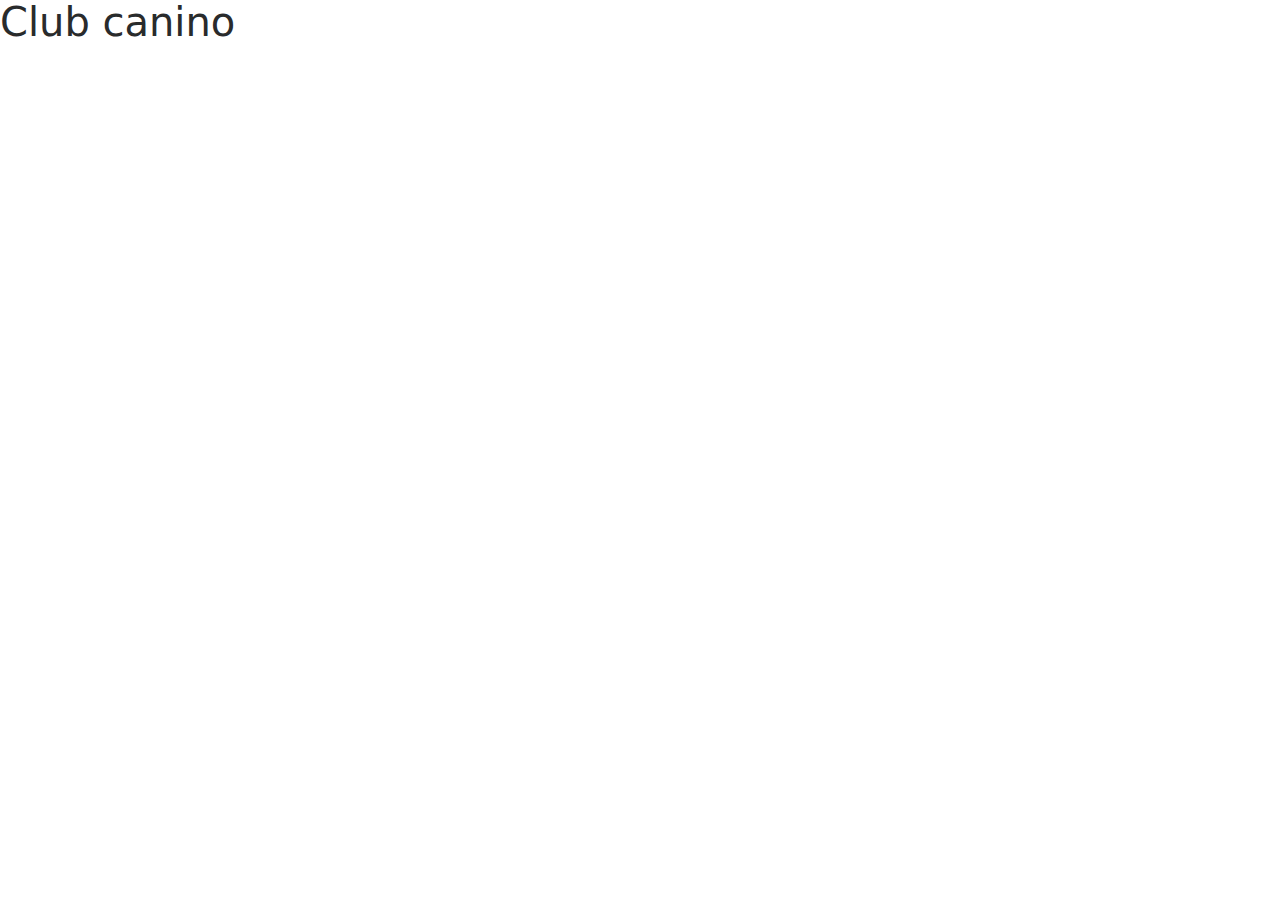
==== index.html @ 34cb681c "inicializa proyecto" ====
<!DOCTYPE html>
<html>

<head>
  <meta charset="utf-8">
  <meta name="viewport" content="width=device-width, initial-scale=1, maximum-scale=1">
  <meta http-equiv="X-UA-Compatible" content="ie=edge">
  <title>Club Canino Puno</title>
   <link rel="stylesheet" href="vendors/bootstrap/css/bootstrap.css">
  <link rel="stylesheet" href="css/main.css">
  <link href="https://fonts.googleapis.com/css?family=Josefin+Sans:700|Raleway" rel="stylesheet">
  <link rel="stylesheet" href="https://maxcdn.bootstrapcdn.com/font-awesome/4.7.0/css/font-awesome.min.css">
</head>

<body>
  <h1 class="">Club canino</h1>
  <script src="https://ajax.googleapis.com/ajax/libs/jquery/3.2.1/jquery.min.js"></script>
  <script type="text/javascript" src="vendors/bootstrap/js/bootstrap.min.js"></script>
  <script type="text/javascript" src="./js/app.js"></script>
</body>



</html>
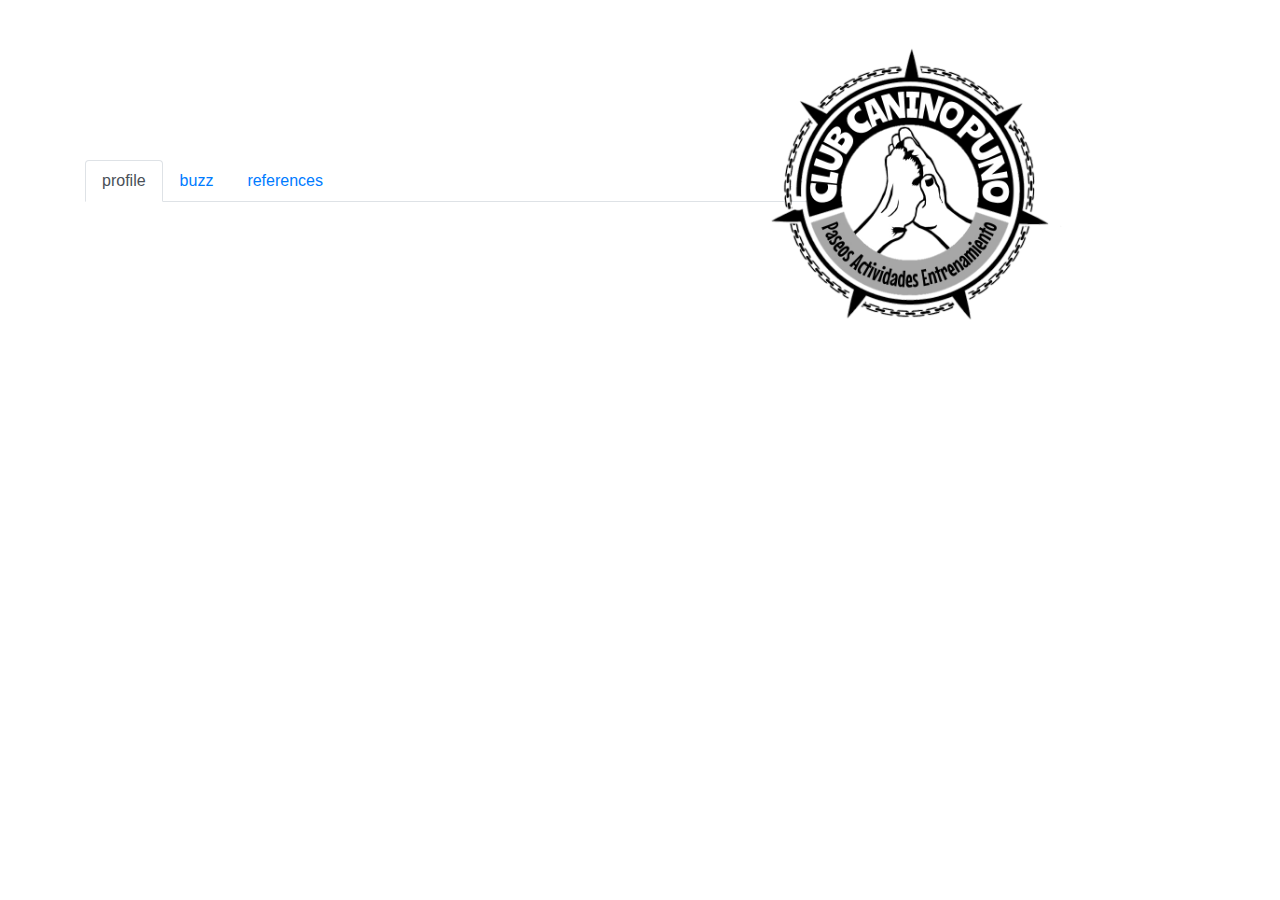
==== commit 89470496: "añade header" ====
--- a/index.html
+++ b/index.html
@@ -13,8 +13,63 @@
 </head>
 
 <body>
-  <h1 class="">Club canino</h1>
+  <header class="container">
+    <div class="d-none d-block d-sm-block d-md-block d-lg-none">
+      <nav class="navmovile hidden-lg-up">
+          <div class="col-5 logo-nav">
+            <img src="assets/images/logo.png" class="img-fluid" alt="Logo">
+          </div>
+          <button class="col-2 offset-4 navbar-toggler" data-toggle="collapse" data-target="#navbar" aria-controls="navbarTogglerDemo02" aria-expanded="false" aria-label="Toggle navigation">
+            <i class="fa fa-bars" aria-hidden="true"></i>
+          </button>
+
+          <div class="collapse navbar-collapse" id="navbar">
+            <ul class="navbar-nav mr-auto mt-2 mt-lg-0">
+              <li class="nav-item active">
+                <a class="nav-link" href="#">Home</a>
+              </li>
+              <li class="nav-item">
+                <a class="nav-link" href="#">Link</a>
+              </li>
+              <li class="nav-item">
+                <a class="nav-link disabled" href="#">Disabled</a>
+              </li>
+            </ul>
+            <form class="form-inline my-2 my-lg-0">
+              <input class="form-control mr-sm-2" type="search" placeholder="Search">
+              <button class="btn btn-outline-success my-2 my-sm-0" type="submit">Search</button>
+            </form>
+          </div>
+        </nav>
+    </div>
+  </header>
+  <section class="container">
+    <ul class="col-lg-8 nav nav-tabs navdesktop" role="tablist">
+      <li class="nav-item">
+        <a class="nav-link active" href="#profile" role="tab" data-toggle="tab">profile</a>
+      </li>
+      <li class="nav-item">
+        <a class="nav-link" href="#buzz" role="tab" data-toggle="tab">buzz</a>
+      </li>
+      <li class="nav-item">
+        <a class="nav-link" href="#references" role="tab" data-toggle="tab">references</a>
+      </li>
+    </ul>
+    <div class="logo-lg">
+      <img src="assets/images/logo.png" class="img-fluid" alt="Logo">
+    </div>
+<!-- Tab panes -->
+<div class="tab-content">
+  <div role="tabpanel" class="tab-pane" id="profile">
+    <h1 class="">Club canino</h1>
+  </div>
+  <div role="tabpanel" class="tab-pane fade" id="buzz">about</div>
+  <div role="tabpanel" class="tab-pane fade" id="references">ccc</div>
+</div>
+  </section>
+
   <script src="https://ajax.googleapis.com/ajax/libs/jquery/3.2.1/jquery.min.js"></script>
+  <script src="https://cdnjs.cloudflare.com/ajax/libs/popper.js/1.12.9/umd/popper.min.js" integrity="sha384-ApNbgh9B+Y1QKtv3Rn7W3mgPxhU9K/ScQsAP7hUibX39j7fakFPskvXusvfa0b4Q" crossorigin="anonymous"></script>
   <script type="text/javascript" src="vendors/bootstrap/js/bootstrap.min.js"></script>
   <script type="text/javascript" src="./js/app.js"></script>
 </body>
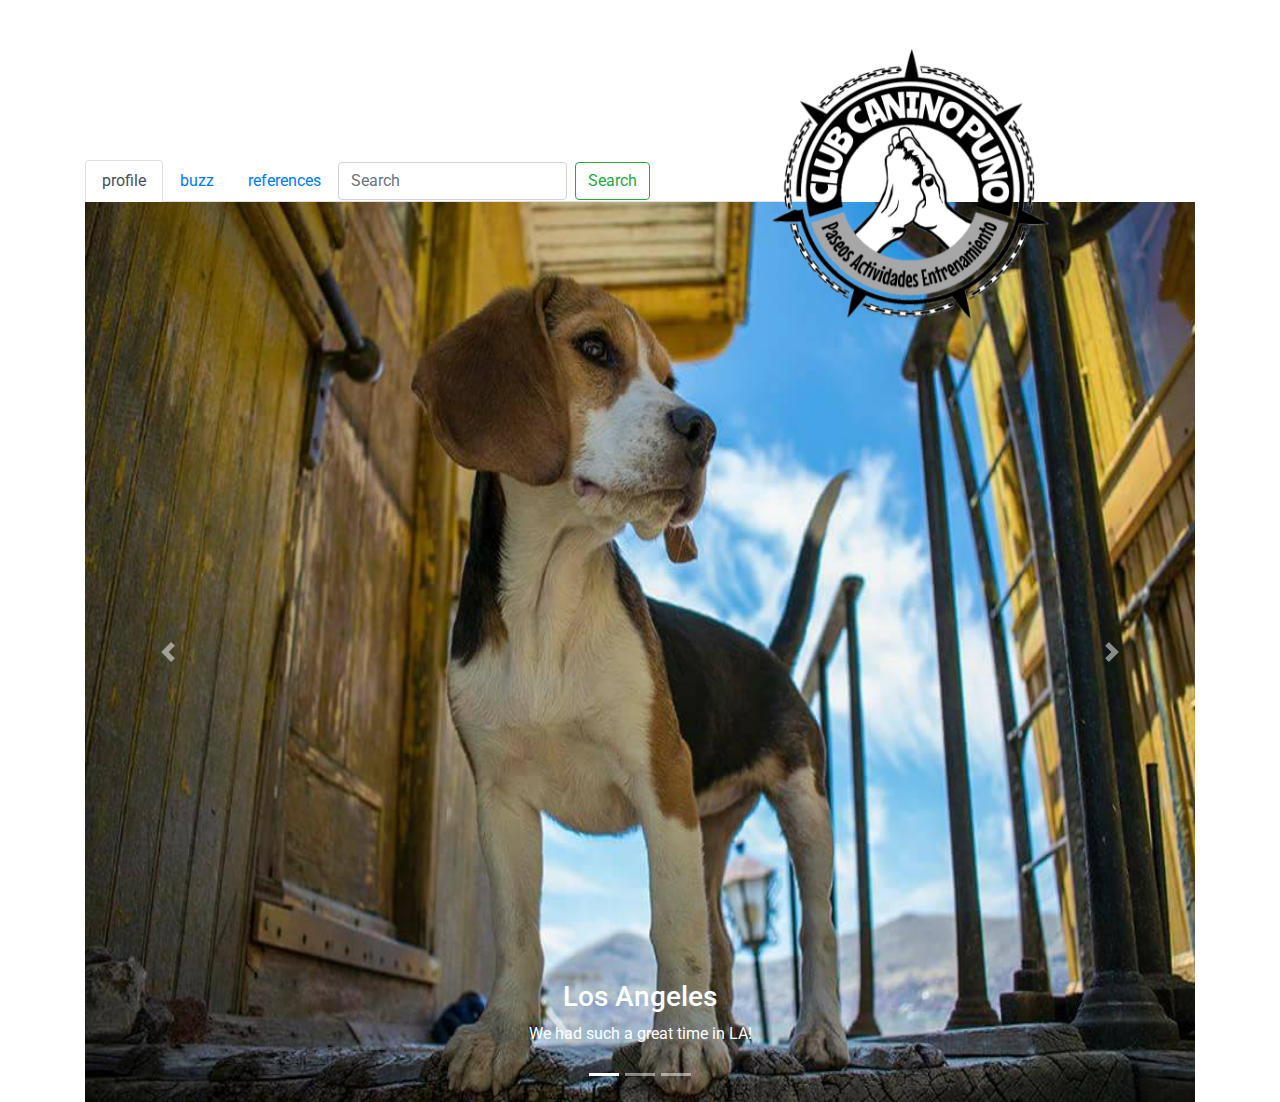
==== commit 96d74508: "Header movil y desktop" ====
--- a/index.html
+++ b/index.html
@@ -6,9 +6,9 @@
   <meta name="viewport" content="width=device-width, initial-scale=1, maximum-scale=1">
   <meta http-equiv="X-UA-Compatible" content="ie=edge">
   <title>Club Canino Puno</title>
-   <link rel="stylesheet" href="vendors/bootstrap/css/bootstrap.css">
+  <link rel="stylesheet" href="vendors/bootstrap/css/bootstrap.css">
   <link rel="stylesheet" href="css/main.css">
-  <link href="https://fonts.googleapis.com/css?family=Josefin+Sans:700|Raleway" rel="stylesheet">
+  <link href="https://fonts.googleapis.com/css?family=Montserrat|Roboto" rel="stylesheet">
   <link rel="stylesheet" href="https://maxcdn.bootstrapcdn.com/font-awesome/4.7.0/css/font-awesome.min.css">
 </head>
 
@@ -16,34 +16,34 @@
   <header class="container">
     <div class="d-none d-block d-sm-block d-md-block d-lg-none">
       <nav class="navmovile hidden-lg-up">
-          <div class="col-5 logo-nav">
-            <img src="assets/images/logo.png" class="img-fluid" alt="Logo">
-          </div>
-          <button class="col-2 offset-4 navbar-toggler" data-toggle="collapse" data-target="#navbar" aria-controls="navbarTogglerDemo02" aria-expanded="false" aria-label="Toggle navigation">
+        <div class="col-5 logo-nav">
+          <img src="assets/images/logo.png" class="img-fluid" alt="Logo">
+        </div>
+        <button class="col-2 offset-4 navbar-toggler" data-toggle="collapse" data-target="#navbar" aria-controls="navbarTogglerDemo02" aria-expanded="false" aria-label="Toggle navigation">
             <i class="fa fa-bars" aria-hidden="true"></i>
           </button>
 
-          <div class="collapse navbar-collapse" id="navbar">
-            <ul class="navbar-nav mr-auto mt-2 mt-lg-0">
-              <li class="nav-item active">
-                <a class="nav-link" href="#">Home</a>
-              </li>
-              <li class="nav-item">
-                <a class="nav-link" href="#">Link</a>
-              </li>
-              <li class="nav-item">
-                <a class="nav-link disabled" href="#">Disabled</a>
-              </li>
-            </ul>
-            <form class="form-inline my-2 my-lg-0">
-              <input class="form-control mr-sm-2" type="search" placeholder="Search">
-              <button class="btn btn-outline-success my-2 my-sm-0" type="submit">Search</button>
-            </form>
-          </div>
-        </nav>
+        <div class="collapse navbar-collapse" id="navbar">
+          <ul class="navbar-nav mr-auto mt-2 mt-lg-0">
+            <li class="nav-item active">
+              <a class="nav-link active" href="#profile" role="tab" data-toggle="tab"><i class="fa fa-home" aria-hidden="true"></i>Inicio</a>
+            </li>
+            <li class="nav-item">
+              <a class="nav-link" href="#buzz" role="tab" data-toggle="tab">buzz</a>
+            </li>
+            <li class="nav-item">
+              <a class="nav-link" href="#references" role="tab" data-toggle="tab">references</a>
+            </li>
+          </ul>
+          <form class="form-inline my-2 my-lg-0">
+            <input class="form-control mr-sm-2" type="search" placeholder="Search">
+            <button class="btn btn-outline-success my-2 my-sm-0" type="submit">Search</button>
+          </form>
+        </div>
+      </nav>
     </div>
   </header>
-  <section class="container">
+  <section class="container d-none d-lg-block d-xl-block">
     <ul class="col-lg-8 nav nav-tabs navdesktop" role="tablist">
       <li class="nav-item">
         <a class="nav-link active" href="#profile" role="tab" data-toggle="tab">profile</a>
@@ -54,22 +54,76 @@
       <li class="nav-item">
         <a class="nav-link" href="#references" role="tab" data-toggle="tab">references</a>
       </li>
+      <form class="form-inline my-2 my-lg-0">
+        <input class="form-control mr-sm-2" type="search" placeholder="Search">
+        <button class="btn btn-outline-success my-2 my-sm-0" type="submit">Search</button>
+      </form>
     </ul>
     <div class="logo-lg">
       <img src="assets/images/logo.png" class="img-fluid" alt="Logo">
     </div>
-<!-- Tab panes -->
-<div class="tab-content">
-  <div role="tabpanel" class="tab-pane" id="profile">
-    <h1 class="">Club canino</h1>
+  </section>
+  <!-- Tab panes -->
+  <div class="tab-content">
+    <div role="tabpanel" class="tab-pane in active" id="profile">
+      <section class="container">
+        <div id="demo" class="carousel slide" data-ride="carousel">
+          <ul class="carousel-indicators">
+            <li data-target="#demo" data-slide-to="0" class="active"></li>
+            <li data-target="#demo" data-slide-to="1"></li>
+            <li data-target="#demo" data-slide-to="2"></li>
+          </ul>
+          <div class="carousel-inner">
+            <div class="carousel-item active">
+              <img src="assets/images/dog6.jpg" alt="dog6" width="1100" height="200">
+              <div class="carousel-caption">
+                <h3>Los Angeles</h3>
+                <p>We had such a great time in LA!</p>
+              </div>
+            </div>
+            <div class="carousel-item">
+              <img src="assets/images/dog7.jpg" alt="dog7" width="1100" height="200">
+              <div class="carousel-caption">
+                <h3>Chicago</h3>
+                <p>Thank you, Chicago!</p>
+              </div>
+            </div>
+            <div class="carousel-item">
+              <img src="assets/images/dog9.jpg" alt="dog9" width="1100" height="200">
+              <div class="carousel-caption">
+                <h3>New York</h3>
+                <p>We love the Big Apple!</p>
+              </div>
+            </div>
+          </div>
+          <a class="carousel-control-prev" href="#demo" data-slide="prev">
+          <span class="carousel-control-prev-icon"></span>
+        </a>
+          <a class="carousel-control-next" href="#demo" data-slide="next">
+          <span class="carousel-control-next-icon"></span>
+        </a>
+        </div>
+      </section>
+    </div>
+    <div role="tabpanel" class="tab-pane fade" id="buzz">
+      <p>Lorem ipsum dolor sit amet, consectetur adipisicing elit, sed do eiusmod
+      tempor incididunt ut labore et dolore magna aliqua. Ut enim ad minim veniam,
+      quis nostrud exercitation ullamco laboris nisi ut aliquip ex ea commodo
+      consequat. Duis aute irure dolor in reprehenderit in voluptate velit esse
+      cillum dolore eu fugiat nulla pariatur. Excepteur sint occaecat cupidatat non
+      proident, sunt in culpa qui officia deserunt mollit anim id est laborum.</p>
+    </div>
+    <div role="tabpanel" class="tab-pane fade" id="references">
+      <p>Lorem ipsum dolor sit amet, consectetur adipisicing elit, sed do eiusmod
+      tempor incididunt ut labore et dolore magna aliqua. Ut enim ad minim veniam,
+      quis nostrud exercitation ullamco laboris nisi ut aliquip ex ea commodo
+      consequat. Duis aute irure dolor in reprehenderit in voluptate velit esse
+      cillum dolore eu fugiat nulla pariatur. Excepteur sint occaecat cupidatat non
+      proident, sunt in culpa qui officia deserunt mollit anim id est laborum.</p>
+    </div>
   </div>
-  <div role="tabpanel" class="tab-pane fade" id="buzz">about</div>
-  <div role="tabpanel" class="tab-pane fade" id="references">ccc</div>
-</div>
-  </section>
-
   <script src="https://ajax.googleapis.com/ajax/libs/jquery/3.2.1/jquery.min.js"></script>
-  <script src="https://cdnjs.cloudflare.com/ajax/libs/popper.js/1.12.9/umd/popper.min.js" integrity="sha384-ApNbgh9B+Y1QKtv3Rn7W3mgPxhU9K/ScQsAP7hUibX39j7fakFPskvXusvfa0b4Q" crossorigin="anonymous"></script>
+  <script type="text/javascript" src="vendors/bootstrap/js/tether-1.4.0.min.js"></script>
   <script type="text/javascript" src="vendors/bootstrap/js/bootstrap.min.js"></script>
   <script type="text/javascript" src="./js/app.js"></script>
 </body>
--- a/css/main.css
+++ b/css/main.css
@@ -1,6 +1,27 @@
+body {
+  font-family: 'Roboto', sans-serif;
+}
+
+.font-2 {
+  font-family: 'Montserrat', sans-serif;
+}
+
+.orange {
+  color: #FAA104;
+}
+
+.color-green {
+  color: #27CF21;
+}
+
 .logo-nav {
   width: 10em;
   display: inline-block;
+}
+
+.carousel-inner img {
+  width: 100%;
+  height: 100%;
 }
 
 .logo-lg {
@@ -9,6 +30,8 @@
   position: absolute;
   top: 5%;
   right: 10%;
+  position: fixed;
+  z-index: 100000;
 }
 
 .navmovile {
@@ -34,3 +57,10 @@
     right: 17%;
   }
 }
+
+@media only screen and (min-width: 992px) {
+  .carousel-inner img {
+    width: 100%;
+    height: 100vh;
+  }
+}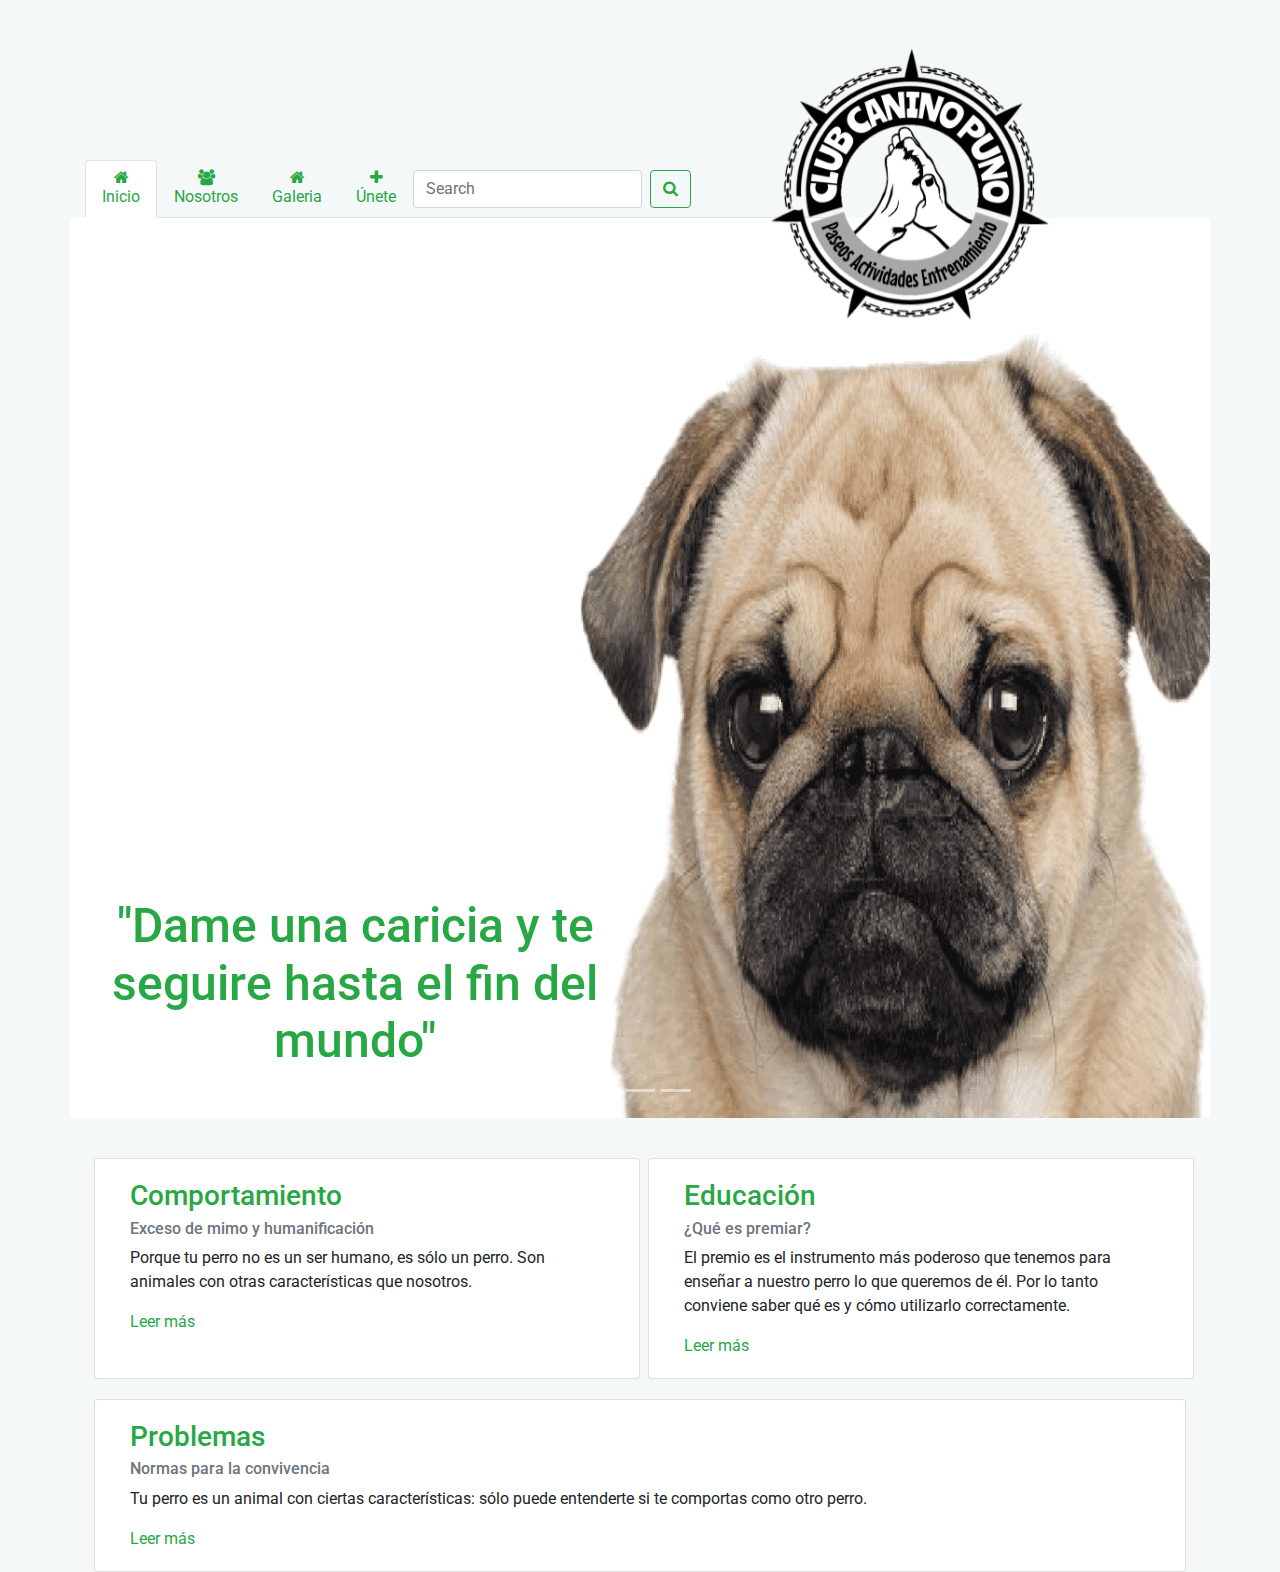
==== commit 4cc74ad9: "añade vista home" ====
--- a/index.html
+++ b/index.html
@@ -16,29 +16,35 @@
   <header class="container">
     <div class="d-none d-block d-sm-block d-md-block d-lg-none">
       <nav class="navmovile hidden-lg-up">
-        <div class="col-5 logo-nav">
-          <img src="assets/images/logo.png" class="img-fluid" alt="Logo">
+        <div class="row cont-menu">
+          <div class="logo-nav">
+            <img src="assets/images/logo.png" class="img-fluid" alt="Logo">
+          </div>
+          <div class="col-6 col-md-8 form-inline my-2 my-lg-0 search justify-content-end">
+            <input class="form-control mr-sm-2" type="search" placeholder="Search" id="search-toggle">
+            <button class="btn btn-outline-success search-open my-2 my-sm-0" type="submit"><i class="fa fa-search" aria-hidden="true"></i></button>
+          </div>
+          <button class="col-2 col-md-1 navbar-toggler" data-toggle="collapse" data-target="#navbar" aria-expanded="false" aria-label="Toggle navigation">
+              <i class="fa fa-bars color-green" aria-hidden="true"></i>
+          </button>
         </div>
-        <button class="col-2 offset-4 navbar-toggler" data-toggle="collapse" data-target="#navbar" aria-controls="navbarTogglerDemo02" aria-expanded="false" aria-label="Toggle navigation">
-            <i class="fa fa-bars" aria-hidden="true"></i>
-          </button>
-
+        <div class="row">
+        </div>
         <div class="collapse navbar-collapse" id="navbar">
-          <ul class="navbar-nav mr-auto mt-2 mt-lg-0">
+          <ul class="nav nav-tabs">
             <li class="nav-item active">
-              <a class="nav-link active" href="#profile" role="tab" data-toggle="tab"><i class="fa fa-home" aria-hidden="true"></i>Inicio</a>
+              <a class="nav-link active color-green style" href="#home" role="tab" data-toggle="tab"><i class="fa fa-home icon-menu" aria-hidden="true"></i>Inicio</a>
             </li>
             <li class="nav-item">
-              <a class="nav-link" href="#buzz" role="tab" data-toggle="tab">buzz</a>
+              <a class="nav-link color-green style" href="#about" role="tab" data-toggle="tab"><i class="fa fa-users icon-menu" aria-hidden="true"></i>Nosotros</a>
             </li>
             <li class="nav-item">
-              <a class="nav-link" href="#references" role="tab" data-toggle="tab">references</a>
+              <a class="nav-link color-green style" href="#galery" role="tab" data-toggle="tab"><i class="fa fa-home icon-menu" aria-hidden="true"></i>Galería</a>
+            </li>
+            <li class="nav-item">
+              <a class="nav-link color-green style" href="#regist" role="tab" data-toggle="tab"><i class="fa fa-plus icon-menu" aria-hidden="true"></i>Únete</a>
             </li>
           </ul>
-          <form class="form-inline my-2 my-lg-0">
-            <input class="form-control mr-sm-2" type="search" placeholder="Search">
-            <button class="btn btn-outline-success my-2 my-sm-0" type="submit">Search</button>
-          </form>
         </div>
       </nav>
     </div>
@@ -46,17 +52,20 @@
   <section class="container d-none d-lg-block d-xl-block">
     <ul class="col-lg-8 nav nav-tabs navdesktop" role="tablist">
       <li class="nav-item">
-        <a class="nav-link active" href="#profile" role="tab" data-toggle="tab">profile</a>
+        <a class="nav-link active color-green style" href="#home" role="tab" data-toggle="tab"><i class="fa fa-home icon-menu" aria-hidden="true"></i>Inicio</a>
       </li>
       <li class="nav-item">
-        <a class="nav-link" href="#buzz" role="tab" data-toggle="tab">buzz</a>
+        <a class="nav-link color-green style" href="#about" role="tab" data-toggle="tab"><i class="fa fa-users icon-menu" aria-hidden="true"></i>Nosotros</a>
       </li>
       <li class="nav-item">
-        <a class="nav-link" href="#references" role="tab" data-toggle="tab">references</a>
+        <a class="nav-link color-green style" href="#galery" role="tab" data-toggle="tab"><i class="fa fa-home icon-menu" aria-hidden="true"></i>Galeria</a>
+      </li>
+      <li class="nav-item">
+        <a class="nav-link color-green style" href="#regist" role="tab" data-toggle="tab"><i class="fa fa-plus icon-menu" aria-hidden="true"></i>Únete</a>
       </li>
       <form class="form-inline my-2 my-lg-0">
         <input class="form-control mr-sm-2" type="search" placeholder="Search">
-        <button class="btn btn-outline-success my-2 my-sm-0" type="submit">Search</button>
+        <button class="btn btn-outline-success my-2 my-sm-0" type="submit"><i class="fa fa-search" aria-hidden="true"></i></button>
       </form>
     </ul>
     <div class="logo-lg">
@@ -65,8 +74,10 @@
   </section>
   <!-- Tab panes -->
   <div class="tab-content">
-    <div role="tabpanel" class="tab-pane in active" id="profile">
-      <section class="container">
+    <div role="tabpanel" class="tab-pane in active" id="home">
+    <div class="container">
+      <div class="row">
+
         <div id="demo" class="carousel slide" data-ride="carousel">
           <ul class="carousel-indicators">
             <li data-target="#demo" data-slide-to="0" class="active"></li>
@@ -75,24 +86,21 @@
           </ul>
           <div class="carousel-inner">
             <div class="carousel-item active">
-              <img src="assets/images/dog6.jpg" alt="dog6" width="1100" height="200">
+              <img src="assets/images/dogslider1.png" alt="dog6" class="img-slider" width="1100">
               <div class="carousel-caption">
-                <h3>Los Angeles</h3>
-                <p>We had such a great time in LA!</p>
+                <h2 class="color-green">"Dame una caricia y te seguire hasta el fin del mundo"</h2>
               </div>
             </div>
             <div class="carousel-item">
-              <img src="assets/images/dog7.jpg" alt="dog7" width="1100" height="200">
+              <img src="assets/images/bichon.jpg" alt="dog7" class="img-slider" width="1100">
               <div class="carousel-caption">
-                <h3>Chicago</h3>
-                <p>Thank you, Chicago!</p>
+                <h2 class="color-green">"El perro es el mejor amigo del hombre"</h2>
               </div>
             </div>
             <div class="carousel-item">
-              <img src="assets/images/dog9.jpg" alt="dog9" width="1100" height="200">
+              <img src="assets/images/pastor-aleman.jpg" alt="dog9" class="img-slider" width="1100">
               <div class="carousel-caption">
-                <h3>New York</h3>
-                <p>We love the Big Apple!</p>
+                <h2 class="color-green">"El perro sabe, pero no sabe que sabe"</h2>
               </div>
             </div>
           </div>
@@ -103,23 +111,81 @@
           <span class="carousel-control-next-icon"></span>
         </a>
         </div>
+      </div>
+    </div>
+
+      <section class="cards-home">
+        <div class="row">
+          <div class="card col col-md-5 offset-md-1 mr-2 cards-home">
+            <div class="card-body">
+              <h3 class="card-title color-green">Comportamiento</h3>
+              <h6 class="card-subtitle mb-2 text-muted">Exceso de mimo y humanificación</h6>
+              <p class="card-text">Porque tu perro no es un ser humano, es sólo un perro. Son animales con otras características que nosotros.</p>
+              <a href="#" class="card-link color-green style2">Leer más</a>
+            </div>
+          </div>
+          <div class="card col col-md-5 cards-home">
+            <div class="card-body">
+              <h3 class="card-title color-green">Educación</h3>
+              <h6 class="card-subtitle mb-2 text-muted">¿Qué es premiar?</h6>
+              <p class="card-text">El premio es el instrumento más poderoso que tenemos para enseñar a nuestro perro lo que queremos de él. Por lo tanto conviene saber qué es y cómo utilizarlo correctamente.</p>
+              <a href="#" class="card-link color-green style2">Leer más</a>
+            </div>
+          </div>
+          <div class="card col col-md-10 offset-md-1 cards-home">
+            <div class="card-body">
+              <h3 class="card-title color-green">Problemas</h3>
+              <h6 class="card-subtitle mb-2 text-muted">Normas para la convivencia</h6>
+              <p class="card-text">Tu perro es un animal con ciertas características: sólo puede entenderte si te comportas como otro perro.</p>
+              <a href="#" class="card-link color-green style2">Leer más</a>
+            </div>
+          </div>
+        </div>
       </section>
+
     </div>
-    <div role="tabpanel" class="tab-pane fade" id="buzz">
-      <p>Lorem ipsum dolor sit amet, consectetur adipisicing elit, sed do eiusmod
-      tempor incididunt ut labore et dolore magna aliqua. Ut enim ad minim veniam,
-      quis nostrud exercitation ullamco laboris nisi ut aliquip ex ea commodo
-      consequat. Duis aute irure dolor in reprehenderit in voluptate velit esse
-      cillum dolore eu fugiat nulla pariatur. Excepteur sint occaecat cupidatat non
-      proident, sunt in culpa qui officia deserunt mollit anim id est laborum.</p>
+    <div role="tabpanel" class="tab-pane fade" id="about">
+      <div class="container">
+        <div class="jumbotron jumbotron-fluid">
+          <div class="container">
+            <h1 class="display-4 color-green">CLUB CANINO PUNO</h1>
+            <p class="lead">Somos una organizacion creada para contribuir con el bienestar de nuestros caninos, con diversas actividades, aptas para su diversión, socialización y adiestramiento.</p>
+          </div>
+        </div>
+      </div>
     </div>
-    <div role="tabpanel" class="tab-pane fade" id="references">
-      <p>Lorem ipsum dolor sit amet, consectetur adipisicing elit, sed do eiusmod
-      tempor incididunt ut labore et dolore magna aliqua. Ut enim ad minim veniam,
-      quis nostrud exercitation ullamco laboris nisi ut aliquip ex ea commodo
-      consequat. Duis aute irure dolor in reprehenderit in voluptate velit esse
-      cillum dolore eu fugiat nulla pariatur. Excepteur sint occaecat cupidatat non
-      proident, sunt in culpa qui officia deserunt mollit anim id est laborum.</p>
+    <div role="tabpanel" class="tab-pane fade" id="galery">
+      <div class="container mt-5">
+        <div class="cont-galery center-block">
+          <div class="col galery-img">
+            <img src="assets/images/dog1.jpg" alt="dog-picture" class="img-fluid hov">
+          </div>
+          <div class="col galery-img">
+            <img src="assets/images/dog2.jpg" alt="dog-picture" class="img-fluid hov">
+          </div>
+          <div class="col galery-img">
+            <img src="assets/images/dog3.jpg" alt="dog-picture" class="img-fluid hov">
+          </div>
+          <div class="col galery-img">
+            <img src="assets/images/dog4.jpg" alt="dog-picture" class="img-fluid hov">
+          </div>
+          <div class="col galery-img">
+            <img src="assets/images/dog5.jpg" alt="dog-picture" class="img-fluid hov">
+          </div>
+          <div class="col galery-img">
+            <img src="assets/images/dog6.jpg" alt="dog-picture" class="img-fluid hov">
+          </div>
+          <div class="col galery-img">
+            <img src="assets/images/dog7.jpg" alt="dog-picture" class="img-fluid hov">
+          </div>
+          <div class="col galery-img">
+            <img src="assets/images/dog8.jpg" alt="dog-picture" class="img-fluid hov">
+          </div>
+          <div class="col galery-img">
+            <img src="assets/images/dog9.jpg" alt="dog-picture" class="img-fluid hov">
+          </div>
+        </div>
+      </div>
     </div>
   </div>
   <script src="https://ajax.googleapis.com/ajax/libs/jquery/3.2.1/jquery.min.js"></script>
--- a/css/main.css
+++ b/css/main.css
@@ -1,5 +1,14 @@
 body {
   font-family: 'Roboto', sans-serif;
+  background-color: #f5f8f9;
+}
+
+button:focus {
+  outline-style: none;
+}
+
+.cont-menu {
+  margin-bottom: 20px;
 }
 
 .font-2 {
@@ -11,11 +20,11 @@
 }
 
 .color-green {
-  color: #27CF21;
+  color: #28a745;
 }
 
 .logo-nav {
-  width: 10em;
+  width: 9em;
   display: inline-block;
 }
 
@@ -30,21 +39,106 @@
   position: absolute;
   top: 5%;
   right: 10%;
-  position: fixed;
   z-index: 100000;
 }
 
 .navmovile {
   padding: 10px 10px 0 10px;
-  border-bottom: 3px solid black;
 }
 
 i.fa.fa-bars {
-    font-size: 40px;
+  font-size: 40px;
 }
 
 .navdesktop {
   margin-top: 7em;
+}
+
+.search-movile {
+  display: inline-block;
+}
+
+#search-toggle {
+  display: inline-block;
+}
+
+#search-toggle {
+  display:none;
+}
+
+.img-slider {
+  height: 300px;
+}
+
+i.fa.icon-menu {
+  display: block;
+  text-align: center;
+}
+
+.nav-tabs .nav-link.active, .nav-tabs .nav-item.show .nav-link {
+  color: #28a745;
+}
+
+a.style:hover {
+  color: orange;
+  background-color: green;
+}
+
+a.style2:hover {
+  color: orange;
+  font-weight: bold;
+  font-size: 20px;
+}
+
+.card.col.cards-home:hover {
+  background-color: rgba(0,0,0,0.1);
+}
+
+.carousel-caption {
+  right: 50%;
+  left: 0;
+}
+
+.cards-home {
+  margin-top: 20px;
+}
+
+.jumbotron.jumbotron-fluid {
+  background-color: #fff;
+}
+
+.galery-img {
+  display: inline-block;
+}
+
+.col.galery-img {
+  padding-top: 10px;
+  padding-bottom: 10px;
+}
+
+.cont-galery {
+  background-color: #fff;
+}
+
+@media only screen and (min-width: 768px) {
+  h2.color-green {
+    font-size: 2.5rem;
+  }
+
+  .galery-img {
+    width: 14.2em;
+  }
+}
+
+@media only screen and (min-width: 992px) {
+  .carousel-inner img {
+    width: 100%;
+    height: 100vh;
+  }
+
+  h2.color-green {
+    font-size: 3rem;
+  }
 }
 
 @media only screen and (min-width: 1200px) {
@@ -56,11 +150,10 @@
     width: 19em;
     right: 17%;
   }
+
+  .galery-img {
+    width: 19.2em;
+  }
 }
 
-@media only screen and (min-width: 992px) {
-  .carousel-inner img {
-    width: 100%;
-    height: 100vh;
-  }
-}+
